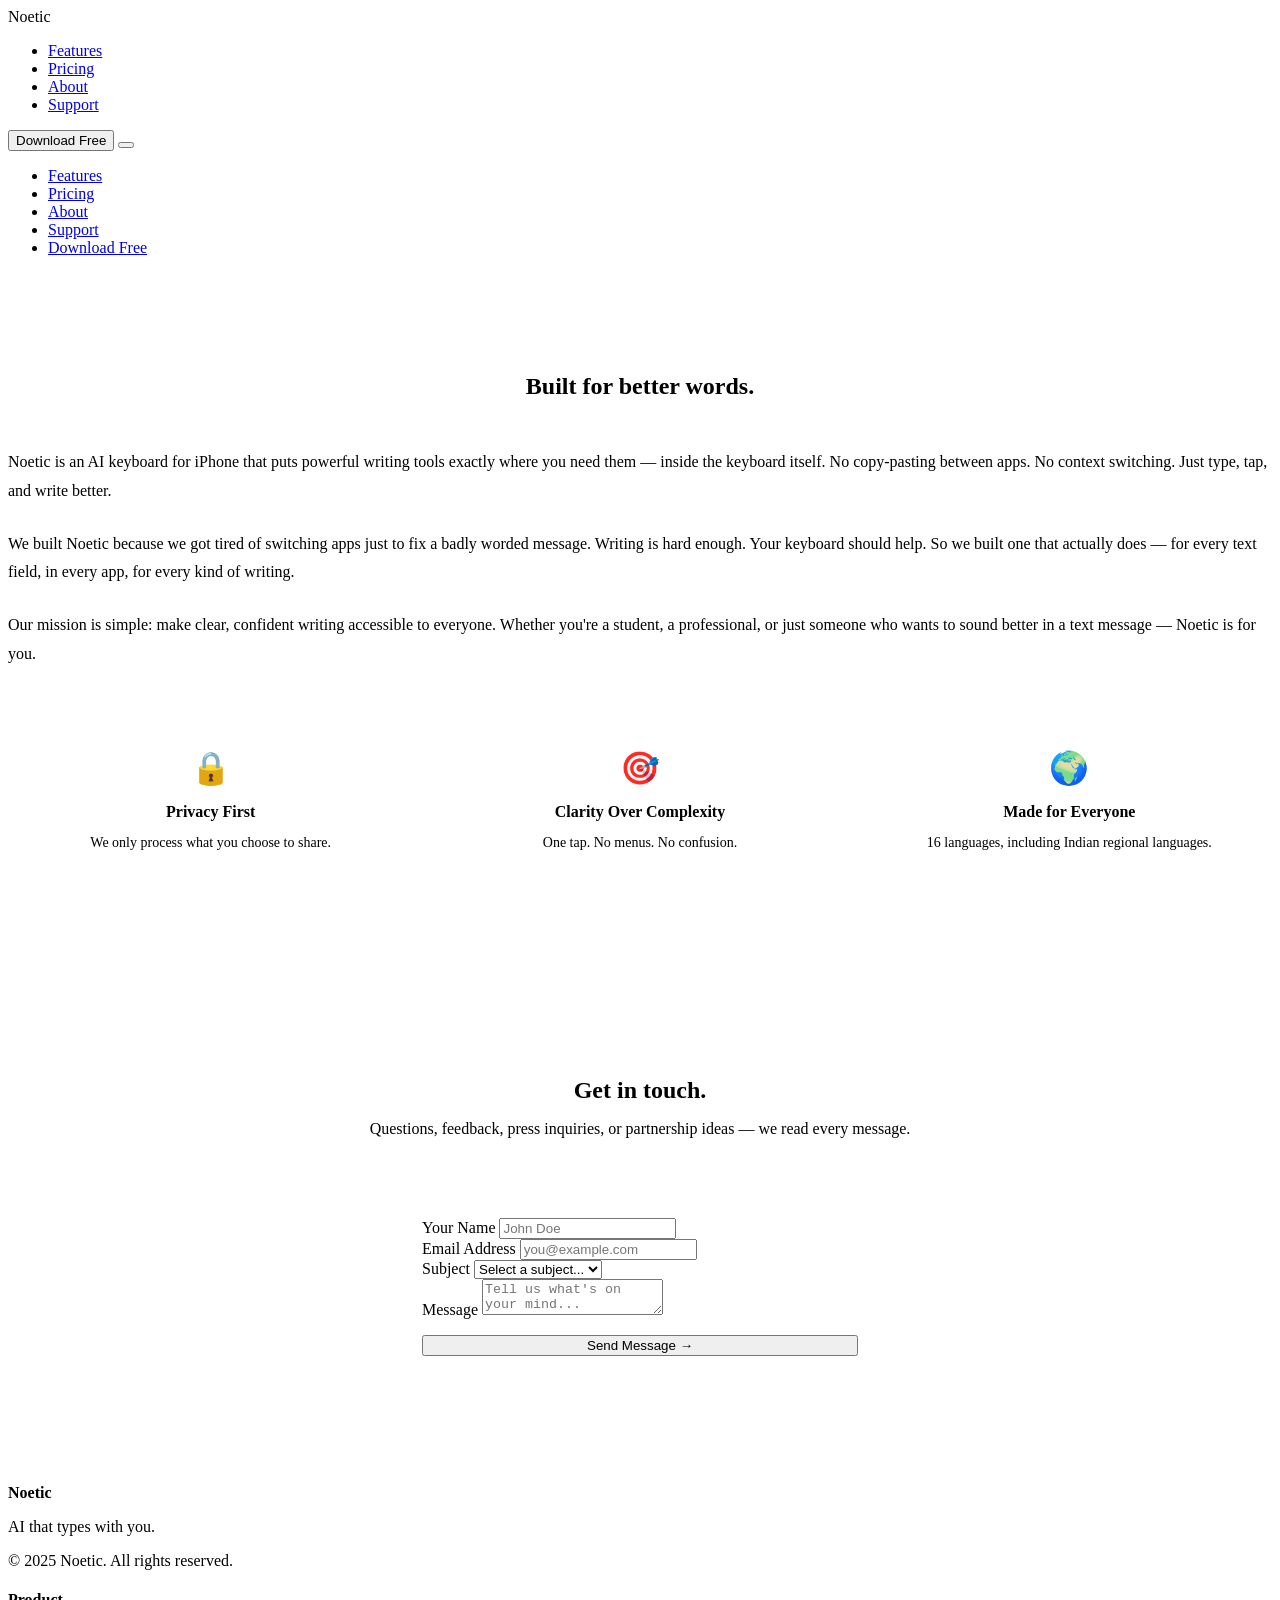
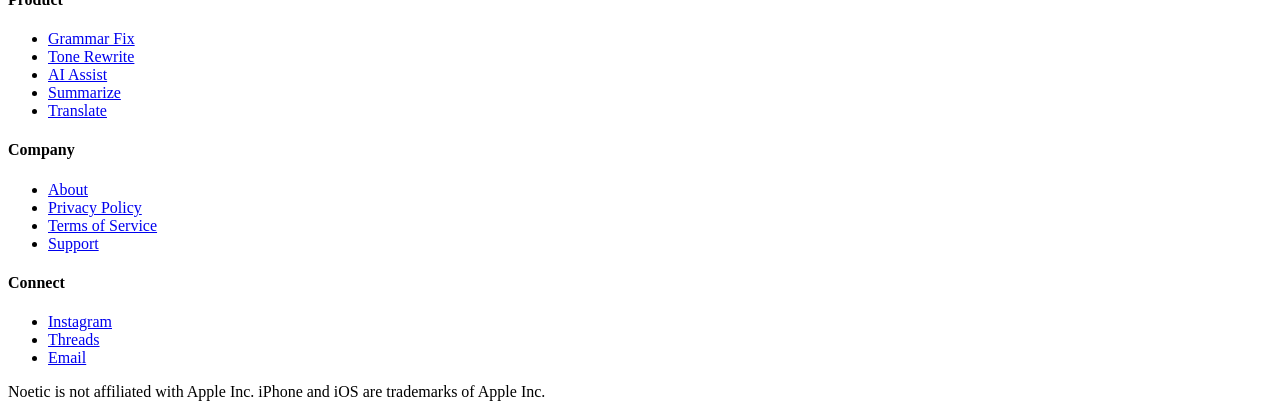
==== about.html @ 2b804076 "Add files via upload" ====
<!DOCTYPE html>
<html lang="en">
<head>
  <meta charset="UTF-8">
  <meta name="viewport" content="width=device-width, initial-scale=1.0">
  <meta name="description" content="About Noetic — Learn about our mission to make clear, confident writing accessible to everyone.">
  <meta property="og:title" content="About — Noetic">
  <meta property="og:description" content="Built for better words. Learn about Noetic and our values.">
  <meta property="og:image" content="noetic-logo.png">
  <meta name="twitter:card" content="summary_large_image">
  <meta name="twitter:title" content="About — Noetic">
  <meta name="twitter:description" content="Built for better words. Learn about Noetic and our values.">
  <meta name="twitter:image" content="noetic-logo.png">
  <link rel="canonical" href="https://yoursite.com/about.html">
  <link rel="icon" href="noetic-logo.png">
  <title>About — Noetic</title>
  <link rel="preconnect" href="https://fonts.googleapis.com">
  <link rel="preconnect" href="https://fonts.gstatic.com" crossorigin>
  <link href="https://fonts.googleapis.com/css2?family=Inter:wght@200;300;400;500;600;700;800&display=swap" rel="stylesheet">
  <link rel="stylesheet" href="style.css">
</head>
<body>

<!-- NAVIGATION -->
<nav>
  <div class="nav-container">
    <div class="nav-logo">
      <img src="noetic-logo.png" alt="Noetic" class="logo-img" loading="lazy" onerror="this.style.display='none'; this.nextElementSibling.style.display='inline';">
      <span class="logo-text" style="display:none;">Noetic</span>
    </div>
    
    <ul class="nav-links">
      <li><a href="index.html#features">Features</a></li>
      <li><a href="index.html#pricing">Pricing</a></li>
      <li><a href="about.html">About</a></li>
      <li><a href="support.html">Support</a></li>
    </ul>
    
    <button class="btn btn-ghost nav-cta" onclick="window.location.href='#'"><!-- TODO: Replace # with actual App Store URL after approval -->Download Free</button>
    
    <button class="hamburger" id="hamburger">
      <span></span>
      <span></span>
      <span></span>
    </button>
  </div>
  
  <div class="nav-mobile" id="nav-mobile">
    <ul>
      <li><a href="index.html#features">Features</a></li>
      <li><a href="index.html#pricing">Pricing</a></li>
      <li><a href="about.html">About</a></li>
      <li><a href="support.html">Support</a></li>
      <li><a href="#" class="btn btn-ghost" style="width: 100%; text-align: center;">Download Free</a></li>
    </ul>
  </div>
</nav>

<!-- ABOUT SECTION -->
<section class="section" style="position: relative; padding: 5rem 0;">
  <div class="orb orb-1" style="top: -100px; left: -150px;"></div>
  <div class="orb orb-2" style="bottom: -50px; right: -100px;"></div>
  
  <div class="container" style="position: relative; z-index: 1;">
    <div class="section-content reveal">
      <h1 style="text-align: center; margin-bottom: 3rem;">Built for better words.</h1>
      
      <p style="font-size: 16px; line-height: 1.8; margin-bottom: 1.5rem;">
        Noetic is an AI keyboard for iPhone that puts powerful writing tools exactly where you need them — inside the keyboard itself. No copy-pasting between apps. No context switching. Just type, tap, and write better.
      </p>
      
      <p style="font-size: 16px; line-height: 1.8; margin-bottom: 1.5rem;">
        We built Noetic because we got tired of switching apps just to fix a badly worded message. Writing is hard enough. Your keyboard should help. So we built one that actually does — for every text field, in every app, for every kind of writing.
      </p>
      
      <p style="font-size: 16px; line-height: 1.8; margin-bottom: 3rem;">
        Our mission is simple: make clear, confident writing accessible to everyone. Whether you're a student, a professional, or just someone who wants to sound better in a text message — Noetic is for you.
      </p>
      
      <!-- Values Grid -->
      <div style="display: grid; grid-template-columns: repeat(auto-fit, minmax(200px, 1fr)); gap: 1.5rem;" class="reveal-group">
        <div class="glass" style="padding: 2rem; border-radius: var(--radius-lg); text-align: center;">
          <div style="font-size: 2rem; margin-bottom: 1rem;">🔒</div>
          <h3 style="font-size: 16px; margin-bottom: 0.5rem; font-weight: 600;">Privacy First</h3>
          <p style="font-size: 14px; color: var(--text-tertiary);">We only process what you choose to share.</p>
        </div>
        
        <div class="glass" style="padding: 2rem; border-radius: var(--radius-lg); text-align: center;">
          <div style="font-size: 2rem; margin-bottom: 1rem;">🎯</div>
          <h3 style="font-size: 16px; margin-bottom: 0.5rem; font-weight: 600;">Clarity Over Complexity</h3>
          <p style="font-size: 14px; color: var(--text-tertiary);">One tap. No menus. No confusion.</p>
        </div>
        
        <div class="glass" style="padding: 2rem; border-radius: var(--radius-lg); text-align: center;">
          <div style="font-size: 2rem; margin-bottom: 1rem;">🌍</div>
          <h3 style="font-size: 16px; margin-bottom: 0.5rem; font-weight: 600;">Made for Everyone</h3>
          <p style="font-size: 14px; color: var(--text-tertiary);">16 languages, including Indian regional languages.</p>
        </div>
      </div>
    </div>
  </div>
</section>

<!-- CONTACT FORM SECTION -->
<section class="section" style="background: var(--bg-alt); padding: 5rem 0;">
  <div class="container">
    <h2 style="text-align: center; margin-bottom: 0.5rem; reveal">Get in touch.</h2>
    <p style="text-align: center; color: var(--text-secondary); margin-bottom: 3rem; reveal">Questions, feedback, press inquiries, or partnership ideas — we read every message.</p>
    
    <div style="max-width: 500px; margin: 0 auto;">
      <!-- Contact Form -->
      <form class="contact-form glass" action="https://formspree.io/f/mpqejjda" method="POST" style="padding: 2rem; border-radius: var(--radius-lg); reveal">
        <!-- Name Field -->
        <div class="form-group">
          <label for="name">Your Name</label>
          <input type="text" id="name" name="name" placeholder="John Doe" required>
        </div>
        
        <!-- Email Field -->
        <div class="form-group">
          <label for="email">Email Address</label>
          <input type="email" id="email" name="email" placeholder="you@example.com" required>
        </div>
        
        <!-- Subject Field -->
        <div class="form-group">
          <label for="subject">Subject</label>
          <select id="subject" name="subject" required>
            <option value="">Select a subject...</option>
            <option value="General Inquiry">General Inquiry</option>
            <option value="Bug Report">Bug Report</option>
            <option value="Feature Request">Feature Request</option>
            <option value="Press">Press</option>
            <option value="Partnership">Partnership</option>
            <option value="Other">Other</option>
          </select>
        </div>
        
        <!-- Message Field -->
        <div class="form-group">
          <label for="message">Message</label>
          <textarea id="message" name="message" placeholder="Tell us what's on your mind..." required></textarea>
        </div>
        
        <!-- Submit Button -->
        <button type="submit" class="btn btn-gradient" style="width: 100%; margin-top: 1rem;">Send Message →</button>
      </form>
      
      <!-- Form Note -->
      <p style="text-align: center; font-size: 12px; color: var(--text-tertiary); margin-top: 1rem;">
        <!-- This form opens the user's email client. For a true server-side contact form, replace this with a Formspree or EmailJS integration later. -->
      </p>
    </div>
  </div>
</section>

<!-- FOOTER -->
<footer>
  <div class="footer-content">
    <div class="footer-column">
      <div class="footer-logo">
        <img src="noetic-logo.png" alt="Noetic" class="logo-img" style="width: 32px; height: 32px;" loading="lazy" onerror="this.style.display='none'; this.nextElementSibling.style.display='inline';">
        <span class="logo-text" style="display:none; font-weight: 700;">Noetic</span>
        <p class="footer-tagline">AI that types with you.</p>
        <p class="footer-copyright">© 2025 Noetic. All rights reserved.</p>
      </div>
    </div>
    
    <div class="footer-column">
      <h4>Product</h4>
      <ul>
        <li><a href="index.html#features">Grammar Fix</a></li>
        <li><a href="index.html#features">Tone Rewrite</a></li>
        <li><a href="index.html#features">AI Assist</a></li>
        <li><a href="index.html#features">Summarize</a></li>
        <li><a href="index.html#features">Translate</a></li>
      </ul>
    </div>
    
    <div class="footer-column">
      <h4>Company</h4>
      <ul>
        <li><a href="about.html">About</a></li>
        <li><a href="privacy.html">Privacy Policy</a></li>
        <li><a href="terms.html">Terms of Service</a></li>
        <li><a href="support.html">Support</a></li>
      </ul>
    </div>
    
    <div class="footer-column">
      <h4>Connect</h4>
      <ul>
        <li><a href="https://www.instagram.com/noetic_aikeyboard" target="_blank" rel="noopener noreferrer">Instagram</a></li>
        <li><a href="https://www.threads.com/@noetic_aikeyboard" target="_blank" rel="noopener noreferrer">Threads</a></li>
        <li><a href="mailto:noeticaikeyboard@gmail.com">Email</a></li>
      </ul>
    </div>
  </div>
  
  <div class="footer-bottom">
    <p>Noetic is not affiliated with Apple Inc. iPhone and iOS are trademarks of Apple Inc.</p>
  </div>
</footer>

<script src="animations.js"></script>
</body>
</html>
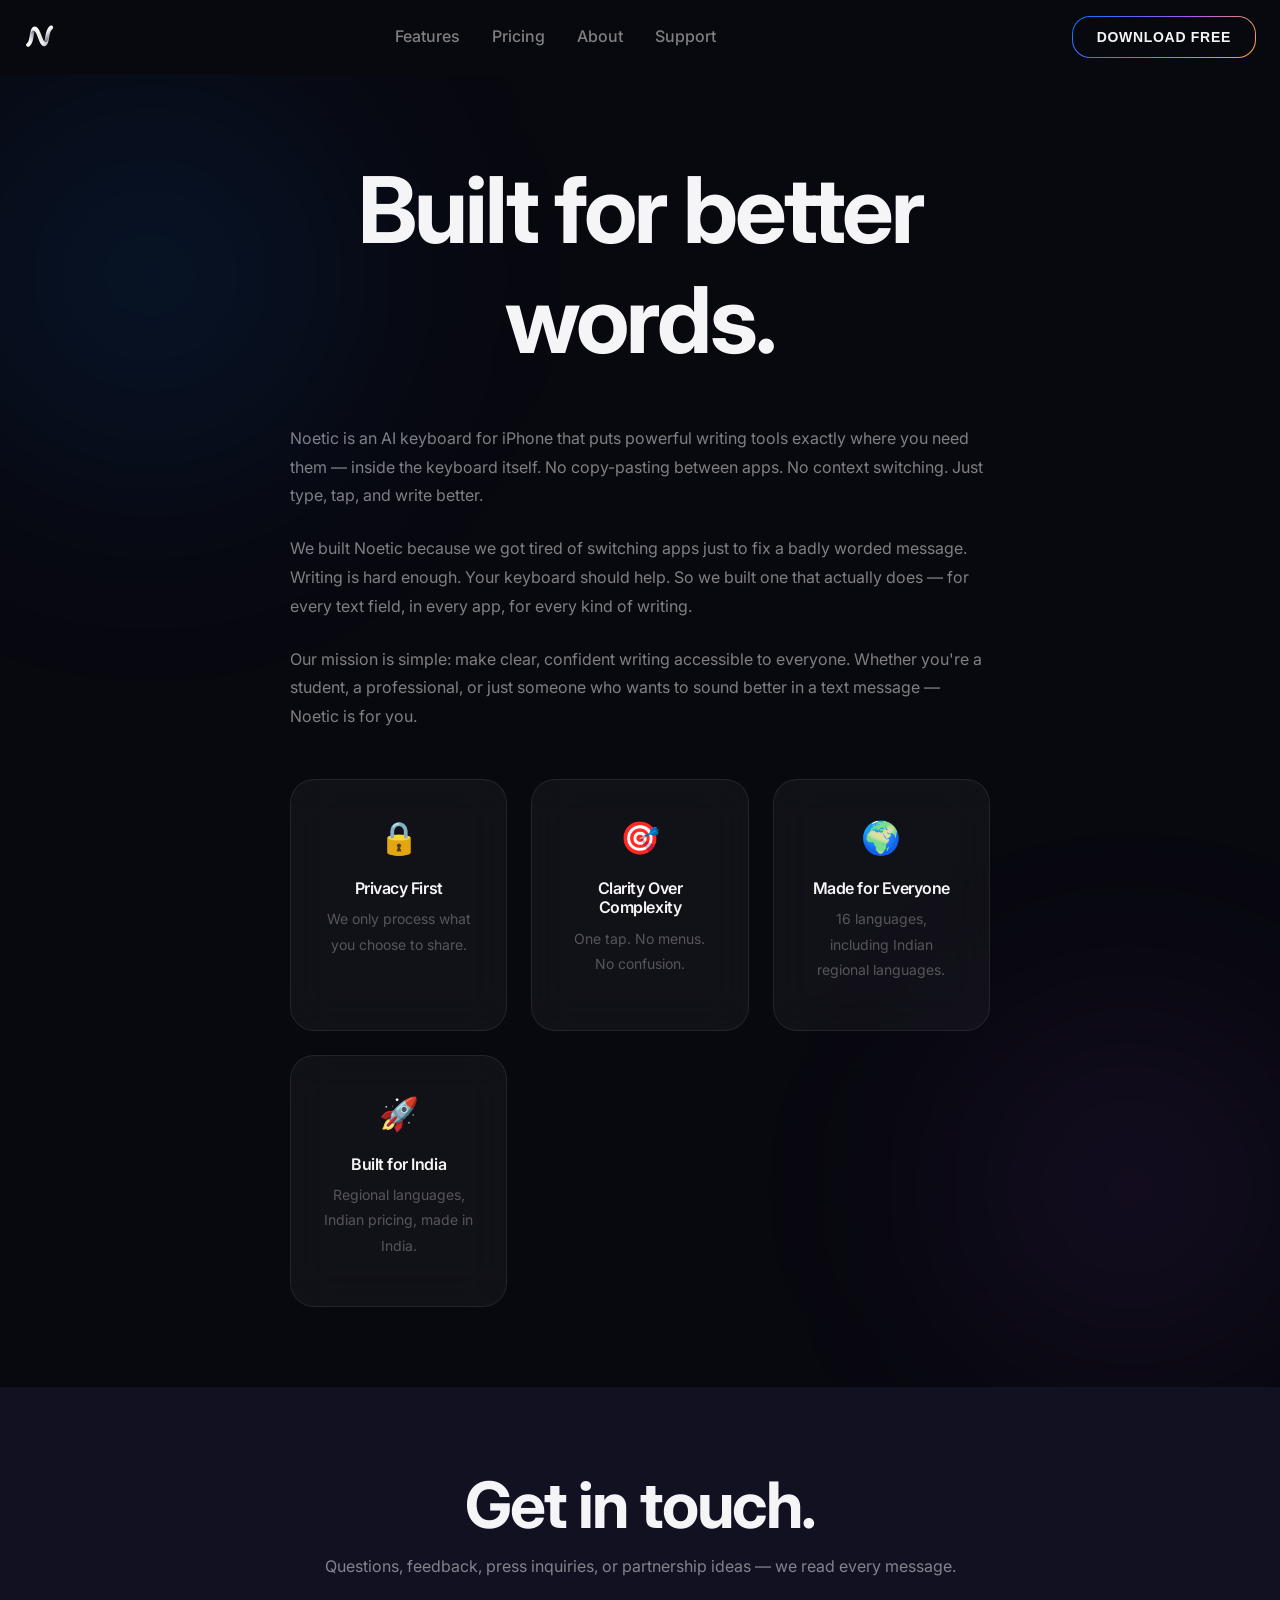
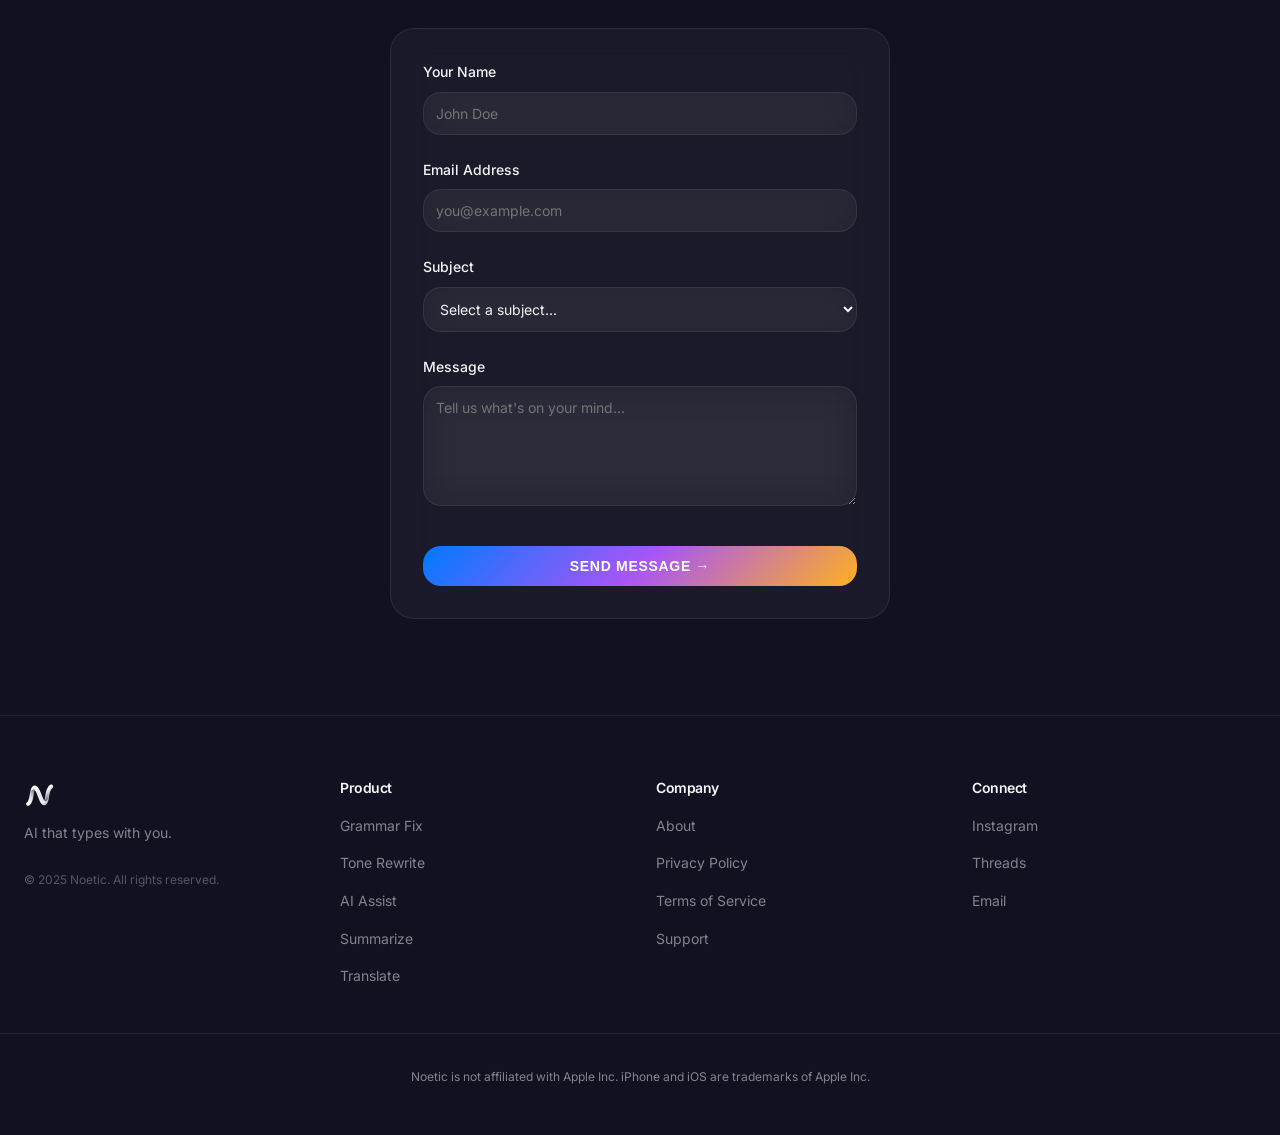
==== commit d1db581f: "Rebuild Noetic website - Phase 1: Homepage, pricing page, and CSS/JS updates" ====
--- a/about.html
+++ b/about.html
@@ -30,8 +30,8 @@
     </div>
     
     <ul class="nav-links">
-      <li><a href="index.html#features">Features</a></li>
-      <li><a href="index.html#pricing">Pricing</a></li>
+      <li><a href="index.html#features-section">Features</a></li>
+      <li><a href="pricing.html">Pricing</a></li>
       <li><a href="about.html">About</a></li>
       <li><a href="support.html">Support</a></li>
     </ul>
@@ -47,8 +47,8 @@
   
   <div class="nav-mobile" id="nav-mobile">
     <ul>
-      <li><a href="index.html#features">Features</a></li>
-      <li><a href="index.html#pricing">Pricing</a></li>
+      <li><a href="index.html#features-section">Features</a></li>
+      <li><a href="pricing.html">Pricing</a></li>
       <li><a href="about.html">About</a></li>
       <li><a href="support.html">Support</a></li>
       <li><a href="#" class="btn btn-ghost" style="width: 100%; text-align: center;">Download Free</a></li>
@@ -96,6 +96,12 @@
           <h3 style="font-size: 16px; margin-bottom: 0.5rem; font-weight: 600;">Made for Everyone</h3>
           <p style="font-size: 14px; color: var(--text-tertiary);">16 languages, including Indian regional languages.</p>
         </div>
+        
+        <div class="glass" style="padding: 2rem; border-radius: var(--radius-lg); text-align: center;">
+          <div style="font-size: 2rem; margin-bottom: 1rem;">🚀</div>
+          <h3 style="font-size: 16px; margin-bottom: 0.5rem; font-weight: 600;">Built for India</h3>
+          <p style="font-size: 14px; color: var(--text-tertiary);">Regional languages, Indian pricing, made in India.</p>
+        </div>
       </div>
     </div>
   </div>
@@ -104,7 +110,7 @@
 <!-- CONTACT FORM SECTION -->
 <section class="section" style="background: var(--bg-alt); padding: 5rem 0;">
   <div class="container">
-    <h2 style="text-align: center; margin-bottom: 0.5rem; reveal">Get in touch.</h2>
+    <h2 style="text-align: center; margin-bottom: 0.5rem; " class="reveal">Get in touch.</h2>
     <p style="text-align: center; color: var(--text-secondary); margin-bottom: 3rem; reveal">Questions, feedback, press inquiries, or partnership ideas — we read every message.</p>
     
     <div style="max-width: 500px; margin: 0 auto;">
--- a/style.css
+++ b/style.css
@@ -0,0 +1,1381 @@
+/* CSS RESET */
+* {
+  margin: 0;
+  padding: 0;
+  box-sizing: border-box;
+}
+
+html {
+  scroll-behavior: smooth;
+}
+
+:root {
+  --nav-height: 64px;
+  /* Colors */
+  --bg: #08080F;
+  --bg-alt: #111122;
+  --surface: rgba(255,255,255,0.04);
+  --surface-hover: rgba(255,255,255,0.07);
+  --border: rgba(255,255,255,0.08);
+  --border-hover: rgba(255,255,255,0.16);
+  --text-primary: #F5F5F7;
+  --text-secondary: rgba(245,245,247,0.5);
+  --text-tertiary: rgba(245,245,247,0.3);
+  --blue: #007AFF;
+  --violet: #A855F7;
+  --gold: #FFB020;
+  --gradient-brand: linear-gradient(135deg, #007AFF 0%, #A855F7 50%, #FFB020 100%);
+  --glow-blue: 0 0 60px rgba(0,122,255,0.25);
+  --glow-violet: 0 0 60px rgba(168,85,247,0.25);
+  --glow-gold: 0 0 60px rgba(255,176,32,0.2);
+  
+  /* Spacing */
+  --radius-sm: 12px;
+  --radius-md: 18px;
+  --radius-lg: 24px;
+  --radius-xl: 32px;
+}
+
+body {
+  background-color: var(--bg);
+  color: var(--text-primary);
+  font-family: 'Inter', -apple-system, BlinkMacSystemFont, 'Segoe UI', sans-serif;
+  font-size: 16px;
+  line-height: 1.6;
+  font-weight: 400;
+  overflow-x: hidden;
+}
+
+/* TYPOGRAPHY */
+h1, h2, h3, h4, h5, h6 {
+  font-weight: 700;
+  line-height: 1.2;
+  letter-spacing: -0.03em;
+}
+
+h1 {
+  font-size: clamp(48px, 8vw, 92px);
+}
+
+h2 {
+  font-size: clamp(36px, 6vw, 64px);
+  margin-bottom: 1rem;
+}
+
+h3 {
+  font-size: clamp(24px, 4vw, 36px);
+  margin-bottom: 0.75rem;
+}
+
+p {
+  color: var(--text-secondary);
+  line-height: 1.8;
+  margin-bottom: 1rem;
+}
+
+.hero-headline-gradient {
+  font-size: clamp(48px, 8vw, 92px);
+  font-weight: 800;
+  line-height: 1.2;
+  letter-spacing: -0.03em;
+  text-align: center;
+  margin-bottom: 2rem;
+  background: var(--gradient-brand);
+  -webkit-background-clip: text;
+  -webkit-text-fill-color: transparent;
+  background-clip: text;
+}
+
+a {
+  color: var(--blue);
+  text-decoration: none;
+  transition: color 0.3s ease;
+}
+
+a:hover {
+  color: var(--violet);
+}
+
+/* BUTTONS */
+.btn {
+  display: inline-flex;
+  align-items: center;
+  justify-content: center;
+  gap: 0.5rem;
+  padding: 12px 24px;
+  border-radius: var(--radius-md);
+  border: none;
+  cursor: pointer;
+  font-weight: 600;
+  font-size: 14px;
+  transition: all 0.3s ease;
+  text-transform: uppercase;
+  letter-spacing: 0.05em;
+}
+
+.btn-primary {
+  background-color: var(--text-primary);
+  color: var(--bg);
+  font-weight: 600;
+}
+
+.btn-primary:hover {
+  opacity: 0.9;
+  transform: translateY(-2px);
+}
+
+.btn-ghost {
+background: linear-gradient(var(--bg), var(--bg)) padding-box,
+            var(--gradient-brand) border-box;
+border: 1px solid transparent;
+color: var(--text-primary);
+}
+
+.btn-ghost:hover {
+  background: linear-gradient(var(--bg), var(--bg)) padding-box, var(--gradient-brand) border-box;
+  box-shadow: var(--glow-violet);
+  transform: translateY(-2px);
+}
+
+.btn-gradient {
+  background: var(--gradient-brand);
+  color: white;
+  font-weight: 600;
+}
+
+.btn-gradient:hover {
+  opacity: 0.9;
+  transform: translateY(-2px);
+  box-shadow: var(--glow-violet);
+}
+
+.btn-sm {
+  padding: 8px 16px;
+  font-size: 12px;
+}
+
+.hero-buttons {
+  display: flex;
+  flex-direction: row;
+  gap: 1rem;
+  justify-content: center;
+  flex-wrap: wrap;
+  max-width: 500px;
+  margin: 0 auto;
+  margin-bottom: 2rem;
+}
+
+.hero-buttons .btn {
+  width: auto;
+  min-width: 200px;
+}
+
+.step-number {
+  font-size: clamp(48px, 6vw, 72px);
+  font-weight: 800;
+  background: var(--gradient-brand);
+  -webkit-background-clip: text;
+  -webkit-text-fill-color: transparent;
+  background-clip: text;
+  line-height: 1;
+  margin-bottom: 1rem;
+  letter-spacing: -0.05em;
+}
+
+/* GLASS CARDS */
+.glass {
+  background: var(--surface);
+  backdrop-filter: blur(20px);
+  border: 1px solid var(--border);
+  border-radius: var(--radius-md);
+  transition: all 0.3s ease;
+}
+
+.glass:hover {
+  background: var(--surface-hover);
+  border-color: var(--border-hover);
+}
+
+.glass.tilt-card {
+  position: relative;
+  overflow: hidden;
+}
+
+.glass.tilt-card::before {
+  content: '';
+  position: absolute;
+  top: 0;
+  left: 0;
+  right: 0;
+  height: 1px;
+  background: var(--gradient-brand);
+  opacity: 0.6;
+  transition: opacity 0.3s ease;
+}
+
+.glass.tilt-card:hover::before {
+  opacity: 1;
+}
+
+/* ANIMATIONS & TRANSITIONS */
+@media (prefers-reduced-motion: no-preference) {
+  /* Scroll Reveal */
+  .reveal {
+    opacity: 0;
+    transform: translateY(30px);
+    transition: opacity 0.7s ease, transform 0.7s ease;
+  }
+
+  .reveal.visible {
+    opacity: 1;
+    transform: translateY(0);
+  }
+
+  .reveal-group > * {
+    opacity: 0;
+    transform: translateY(30px);
+    transition: opacity 0.7s ease, transform 0.7s ease;
+  }
+
+  .reveal-group.visible > * {
+    opacity: 1;
+    transform: translateY(0);
+  }
+
+  .reveal-group > *:nth-child(1) { transition-delay: 0ms; }
+  .reveal-group > *:nth-child(2) { transition-delay: 100ms; }
+  .reveal-group > *:nth-child(3) { transition-delay: 200ms; }
+  .reveal-group > *:nth-child(4) { transition-delay: 300ms; }
+  .reveal-group > *:nth-child(5) { transition-delay: 400ms; }
+  .reveal-group > *:nth-child(6) { transition-delay: 500ms; }
+
+  /* Tilt Card */
+  .tilt-card {
+    transform-style: preserve-3d;
+    will-change: transform;
+    transition: transform 0.5s ease;
+  }
+
+  /* Marquee */
+  @keyframes scroll-left {
+    from {
+      transform: translateX(0);
+    }
+    to {
+      transform: translateX(-50%);
+    }
+  }
+
+  @keyframes scroll-right {
+    from {
+      transform: translateX(-50%);
+    }
+    to {
+      transform: translateX(0);
+    }
+  }
+
+  .marquee-track {
+    animation: scroll-left 28s linear infinite;
+    will-change: transform;
+  }
+
+  .marquee-track.reverse {
+    animation: scroll-right 38s linear infinite;
+  }
+
+  .marquee-track:hover {
+    animation-play-state: paused;
+  }
+
+  /* iPhone Floating */
+  @keyframes float {
+    0%, 100% {
+      transform: translateY(0px);
+    }
+    50% {
+      transform: translateY(-8px);
+    }
+  }
+
+  .iphone-mockup {
+    animation: float 3.5s ease-in-out infinite;
+  }
+
+  /* Drift Orbs */
+  @keyframes drift-1 {
+    0%, 100% {
+      transform: translate(0, 0);
+    }
+    25% {
+      transform: translate(30px, -40px);
+    }
+    50% {
+      transform: translate(60px, 0);
+    }
+    75% {
+      transform: translate(30px, 40px);
+    }
+  }
+
+  @keyframes drift-2 {
+    0%, 100% {
+      transform: translate(0, 0);
+    }
+    33% {
+      transform: translate(-50px, 30px);
+    }
+    66% {
+      transform: translate(50px, -30px);
+    }
+  }
+
+  @keyframes drift-3 {
+    0%, 100% {
+      transform: translate(0, 0);
+    }
+    40% {
+      transform: translate(40px, 50px);
+    }
+    80% {
+      transform: translate(-40px, -50px);
+    }
+  }
+
+  /* Pulse Glow */
+  @keyframes pulse-glow {
+    0%, 100% {
+      box-shadow: 0 0 20px rgba(0,122,255,0.5);
+    }
+    50% {
+      box-shadow: 0 0 40px rgba(0,122,255,0.8);
+    }
+  }
+
+  .badge-pulse {
+    animation: pulse-glow 2s ease-in-out infinite;
+  }
+
+  /* Arrow Bounce */
+  @keyframes bounce-arrow {
+    0%, 100% {
+      transform: translateY(0);
+    }
+    50% {
+      transform: translateY(4px);
+    }
+  }
+
+  .btn-bounce:hover .arrow {
+    animation: bounce-arrow 0.6s ease-in-out infinite;
+  }
+
+  /* Success Checkmark */
+  @keyframes checkmark-draw {
+    0% {
+      stroke-dashoffset: 60;
+    }
+    100% {
+      stroke-dashoffset: 0;
+    }
+  }
+
+  .checkmark {
+    stroke-dasharray: 60;
+    animation: checkmark-draw 0.6s ease-in-out forwards;
+  }
+}
+
+/* Accordion */
+.accordion-item {
+  border-bottom: 1px solid var(--border);
+  overflow: hidden;
+}
+
+.accordion-header {
+  padding: 1.5rem;
+  cursor: pointer;
+  display: flex;
+  justify-content: space-between;
+  align-items: center;
+  background: transparent;
+  border: none;
+  color: var(--text-primary);
+  font-size: 16px;
+  font-weight: 600;
+  width: 100%;
+  text-align: left;
+  transition: background-color 0.3s ease;
+}
+
+.accordion-header:hover {
+  background-color: var(--surface);
+}
+
+.accordion-chevron {
+  width: 24px;
+  height: 24px;
+  display: flex;
+  align-items: center;
+  justify-content: center;
+  transition: transform 0.3s ease;
+}
+
+.accordion-item.open .accordion-chevron {
+  transform: rotate(180deg);
+}
+
+.accordion-content {
+  max-height: 0;
+  overflow: hidden;
+  transition: max-height 0.3s ease;
+  padding: 0 1.5rem;
+}
+
+.accordion-item.open .accordion-content {
+  padding: 0 1.5rem 1.5rem 1.5rem;
+}
+
+.accordion-text {
+  color: var(--text-secondary);
+  line-height: 1.8;
+  font-size: 14px;
+}
+
+/* Form Styles */
+.form-group {
+  margin-bottom: 1.5rem;
+  display: flex;
+  flex-direction: column;
+}
+
+.form-group label {
+  display: block;
+  margin-bottom: 0.5rem;
+  color: var(--text-primary);
+  font-weight: 500;
+  font-size: 14px;
+}
+
+.form-group input,
+.form-group select,
+.form-group textarea {
+  width: 100%;
+  background: var(--surface);
+  border: 1px solid var(--border);
+  border-radius: var(--radius-md);
+  color: var(--text-primary);
+  padding: 12px;
+  font-family: 'Inter', sans-serif;
+  font-size: 14px;
+  transition: all 0.3s ease;
+  backdrop-filter: blur(20px);
+}
+
+.form-group input:focus,
+.form-group select:focus,
+.form-group textarea:focus {
+  outline: none;
+  border-color: var(--violet);
+  background: var(--surface-hover);
+  box-shadow: 0 0 20px rgba(168,85,247,0.2);
+}
+
+.form-group textarea {
+  resize: vertical;
+  min-height: 120px;
+}
+
+/* Pricing Cards */
+.pricing-card {
+  background: var(--surface);
+  backdrop-filter: blur(20px);
+  border: 1px solid var(--border);
+  border-radius: var(--radius-lg);
+  padding: 2rem;
+  display: flex;
+  flex-direction: column;
+  transition: all 0.3s ease;
+}
+
+.pricing-card:hover {
+  border-color: var(--border-hover);
+}
+
+.pricing-popular {
+  border-color: var(--border-hover);
+  box-shadow: var(--glow-violet);
+  transform: scale(1.03);
+}
+
+.pricing-premium {
+  border-color: rgba(255,176,32,0.3);
+  box-shadow: var(--glow-gold);
+}
+
+.pricing-premium:hover {
+  box-shadow: 0 0 80px rgba(255,176,32,0.35);
+}
+
+.pricing-header {
+  display: flex;
+  justify-content: space-between;
+  align-items: center;
+  margin-bottom: 2rem;
+}
+
+.pricing-chip {
+  background: rgba(168,85,247,0.2);
+  border: 1px solid var(--border);
+  border-radius: 100px;
+  padding: 0.4rem 1rem;
+  font-size: 12px;
+  font-weight: 700;
+  color: var(--violet);
+}
+
+.pricing-chip.blue {
+  background: rgba(0,122,255,0.2);
+  color: var(--blue);
+}
+
+.pricing-chip.gold {
+  background: rgba(255,176,32,0.2);
+  color: var(--gold);
+}
+
+.pricing-chip.badge-popular {
+  background: var(--violet);
+  color: white;
+  animation: pulse-glow 2s ease-in-out infinite;
+}
+
+.pricing-price {
+  font-size: 2.5rem;
+  font-weight: 800;
+  margin-bottom: 0.25rem;
+  background: var(--gradient-brand);
+  -webkit-background-clip: text;
+  -webkit-text-fill-color: transparent;
+  background-clip: text;
+}
+
+.pricing-subtext {
+  color: var(--text-secondary);
+  font-size: 14px;
+  margin-bottom: 1.5rem;
+}
+
+.pricing-features {
+  flex: 1;
+  margin-bottom: 1.5rem;
+}
+
+.pricing-features li {
+  list-style: none;
+  padding: 0.75rem 0;
+  color: var(--text-secondary);
+  font-size: 14px;
+  border-bottom: 1px solid var(--border);
+  display: flex;
+  align-items: center;
+}
+
+.pricing-features li:before {
+  content: '✓';
+  display: inline-block;
+  color: var(--blue);
+  margin-right: 0.75rem;
+  font-weight: bold;
+}
+
+.pricing-features li:last-child {
+  border-bottom: none;
+}
+
+.pricing-cta {
+  width: 100%;
+  margin-top: auto;
+}
+
+/* Marquee Container */
+.marquee {
+  overflow: hidden;
+}
+
+.marquee-content {
+  display: flex;
+  width: fit-content;
+}
+
+.marquee-track {
+  display: flex;
+  gap: 1.5rem;
+  width: fit-content;
+  min-width: 200%;
+}
+
+.tone-pill {
+  background: var(--surface);
+  backdrop-filter: blur(20px);
+  border: 1px solid var(--border);
+  border-radius: 100px;
+  padding: 0.75rem 1.5rem;
+  white-space: nowrap;
+  font-weight: 500;
+  font-size: 14px;
+  flex-shrink: 0;
+  transition: all 0.3s ease;
+}
+
+.tone-pill:hover {
+  border-color: var(--border-hover);
+  background: var(--surface-hover);
+}
+
+.tone-pill.blue { color: var(--blue); }
+.tone-pill.violet { color: var(--violet); }
+.tone-pill.gold { color: var(--gold); }
+
+/* iPhone Mockup */
+.iphone-mockup {
+  width: 260px;
+  height: 520px;
+  margin: 2rem auto;
+  border-radius: 36px;
+  border: 2px solid rgba(255,255,255,0.12);
+  background: rgba(255,255,255,0.04);
+  box-shadow: inset 0 0 0 4px rgba(0,0,0,0.3), 0 40px 80px rgba(0,0,0,0.6);
+  position: relative;
+  overflow: hidden;
+  display: flex;
+  flex-direction: column;
+}
+
+.iphone-notch {
+  width: 80px;
+  height: 20px;
+  background: #000;
+  border-radius: 0 0 16px 16px;
+  margin: 0 auto;
+  z-index: 10;
+}
+
+.iphone-screen {
+  flex: 1;
+  background: #0A0A14;
+  display: flex;
+  flex-direction: column;
+  overflow: hidden;
+  padding-top: 12px;
+}
+
+.iphone-tab-bar {
+  display: flex;
+  border-bottom: 1px solid var(--border);
+  font-size: 11px;
+  font-weight: 600;
+  color: var(--text-tertiary);
+  padding: 0 8px;
+}
+
+.iphone-tab {
+  flex: 1;
+  text-align: center;
+  padding: 8px 0;
+  position: relative;
+  cursor: pointer;
+  transition: color 0.3s ease;
+}
+
+.iphone-tab.active {
+  color: var(--text-primary);
+}
+
+.iphone-tab.active:after {
+  content: '';
+  position: absolute;
+  bottom: -1px;
+  left: 0;
+  right: 0;
+  height: 2px;
+  background: var(--gradient-brand);
+}
+
+.iphone-content {
+  flex: 1;
+  display: flex;
+  align-items: center;
+  justify-content: center;
+  padding: 16px;
+}
+
+.iphone-card {
+  background: rgba(255,255,255,0.08);
+  border: 1px solid rgba(255,255,255,0.1);
+  border-radius: 12px;
+  padding: 12px;
+  text-align: center;
+  font-size: 12px;
+  width: 100%;
+}
+
+.iphone-card-title {
+  color: var(--text-primary);
+  font-weight: 600;
+  margin-bottom: 8px;
+}
+
+.iphone-card-buttons {
+  display: flex;
+  gap: 6px;
+  justify-content: center;
+  margin-top: 10px;
+}
+
+.iphone-card-btn {
+  background: rgba(0,122,255,0.2);
+  border: 1px solid rgba(0,122,255,0.5);
+  border-radius: 6px;
+  color: var(--blue);
+  padding: 4px 12px;
+  font-size: 10px;
+  font-weight: 600;
+  cursor: pointer;
+  transition: all 0.3s ease;
+}
+
+.iphone-card-btn:hover {
+  background: rgba(0,122,255,0.4);
+}
+
+/* Ambient Orbs */
+.orb {
+  position: absolute;
+  border-radius: 50%;
+  filter: blur(100px);
+  pointer-events: none;
+  z-index: 0;
+}
+
+.orb-1 {
+  width: 600px;
+  height: 600px;
+  background: radial-gradient(circle, rgba(0,122,255,0.15) 0%, transparent 70%);
+  top: -200px;
+  left: -200px;
+}
+
+.orb-2 {
+  width: 500px;
+  height: 500px;
+  background: radial-gradient(circle, rgba(168,85,247,0.12) 0%, transparent 70%);
+  bottom: -100px;
+  right: -100px;
+}
+
+.orb-3 {
+  width: 400px;
+  height: 400px;
+  background: radial-gradient(circle, rgba(255,176,32,0.08) 0%, transparent 70%);
+  bottom: -150px;
+  left: 50%;
+  transform: translateX(-50%);
+}
+
+@media (prefers-reduced-motion: no-preference) {
+  .orb-1 {
+    animation: drift-1 25s ease-in-out infinite;
+  }
+
+  .orb-2 {
+    animation: drift-2 30s ease-in-out infinite;
+  }
+
+  .orb-3 {
+    animation: drift-3 20s ease-in-out infinite;
+  }
+}
+
+/* LAYOUT */
+.container {
+  max-width: 1280px;
+  margin: 0 auto;
+  padding: 0 1.5rem;
+}
+
+.section {
+  padding: 5rem 0;
+  position: relative;
+  overflow: hidden;
+}
+
+.section-hero {
+  min-height: 100vh;
+  display: flex;
+  flex-direction: column;
+  align-items: center;
+  justify-content: center;
+  position: relative;
+  padding: 6rem 0 4rem 0;
+}
+
+.section-content {
+  max-width: 700px;
+  margin: 0 auto;
+}
+
+/* Navigation */
+nav {
+  position: sticky;
+  top: 0;
+  z-index: 100;
+  backdrop-filter: none;
+  background: transparent;
+  border-bottom: 1px solid transparent;
+  transition: all 0.3s ease;
+}
+
+nav.scrolled {
+  backdrop-filter: blur(24px);
+  background: rgba(8,8,15,0.8);
+  border-bottom: 1px solid var(--border);
+}
+
+.nav-container {
+  max-width: 1280px;
+  margin: 0 auto;
+  padding: 1rem 1.5rem;
+  display: flex;
+  justify-content: space-between;
+  align-items: center;
+}
+
+.nav-logo {
+  font-size: 1.5rem;
+  font-weight: 700;
+  display: flex;
+  align-items: center;
+  gap: 0.5rem;
+}
+
+.logo-img {
+  width: 32px;
+  height: 32px;
+}
+
+.logo-text {
+  background: var(--gradient-brand);
+  -webkit-background-clip: text;
+  -webkit-text-fill-color: transparent;
+  background-clip: text;
+}
+
+.nav-links {
+  display: flex;
+  list-style: none;
+  gap: 2rem;
+}
+
+.nav-links a {
+  color: var(--text-secondary);
+  font-weight: 500;
+  transition: color 0.3s ease;
+}
+
+.nav-links a:hover {
+  color: var(--text-primary);
+}
+
+.nav-cta {
+  margin-left: 1rem;
+}
+
+.hamburger {
+  display: none;
+  flex-direction: column;
+  gap: 6px;
+  cursor: pointer;
+  border: none;
+  background: none;
+  padding: 0;
+}
+
+.hamburger span {
+  width: 24px;
+  height: 2px;
+  background: var(--text-primary);
+  border-radius: 2px;
+  transition: all 0.3s ease;
+}
+
+.hamburger.active span:nth-child(1) {
+  transform: rotate(45deg) translateY(12px);
+}
+
+.hamburger.active span:nth-child(2) {
+  opacity: 0;
+}
+
+.hamburger.active span:nth-child(3) {
+  transform: rotate(-45deg) translateY(-12px);
+}
+
+.nav-mobile {
+  display: none;
+  position: fixed;
+  top: var(--nav-height);
+  left: 0;
+  right: 0;
+  background: rgba(8,8,15,0.95);
+  backdrop-filter: blur(24px);
+  border-top: 1px solid var(--border);
+  max-height: 0;
+  overflow: hidden;
+  transition: max-height 0.3s ease;
+  z-index: 99;
+}
+
+.nav-mobile.open {
+  display: block;
+  max-height: 400px;
+}
+
+.nav-mobile ul {
+  list-style: none;
+  padding: 1rem;
+  display: flex;
+  flex-direction: column;
+  gap: 1rem;
+}
+
+.nav-mobile a {
+  color: var(--text-secondary);
+  font-weight: 500;
+  display: block;
+  padding: 0.75rem;
+  transition: color 0.3s ease;
+}
+
+.nav-mobile a:hover {
+  color: var(--text-primary);
+}
+
+/* Footer */
+footer {
+  background: var(--bg-alt);
+  border-top: 1px solid var(--border);
+  padding: 4rem 0 2rem 0;
+  position: relative;
+}
+
+.footer-content {
+  max-width: 1280px;
+  margin: 0 auto;
+  padding: 0 1.5rem;
+  display: grid;
+  grid-template-columns: repeat(auto-fit, minmax(200px, 1fr));
+  gap: 2rem;
+  margin-bottom: 2rem;
+}
+
+.footer-column h4 {
+  font-size: 14px;
+  font-weight: 600;
+  margin-bottom: 1rem;
+  color: var(--text-primary);
+}
+
+.footer-column ul {
+  list-style: none;
+}
+
+.footer-column li {
+  margin-bottom: 0.75rem;
+}
+
+.footer-column a {
+  color: var(--text-secondary);
+  font-size: 14px;
+  transition: color 0.3s ease;
+}
+
+.footer-column a:hover {
+  color: var(--text-primary);
+}
+
+.footer-logo {
+  display: flex;
+  flex-direction: column;
+  gap: 0.5rem;
+}
+
+.footer-tagline {
+  color: var(--text-secondary);
+  font-size: 14px;
+  margin-bottom: 1rem;
+}
+
+.footer-copyright {
+  color: var(--text-tertiary);
+  font-size: 12px;
+}
+
+.footer-bottom {
+  border-top: 1px solid var(--border);
+  padding-top: 2rem;
+  text-align: center;
+  color: var(--text-tertiary);
+  font-size: 12px;
+}
+
+/* RESPONSIVENESS */
+@media (max-width: 768px) {
+  .nav-mobile { display: block; }
+  
+  .nav-links {
+    display: none;
+  }
+
+  .hamburger {
+    display: flex;
+  }
+
+  .nav-cta {
+    display: none;
+  }
+
+  .section {
+    padding: 3rem 0;
+  }
+
+  .section-hero {
+    min-height: 80vh;
+  }
+
+  .grid-2 {
+    grid-template-columns: 1fr;
+  }
+
+  .grid-3 {
+    grid-template-columns: 1fr;
+  }
+
+  .grid-5 {
+    grid-template-columns: 1fr;
+  }
+
+  .hide-mobile {
+    display: none;
+  }
+
+  .marquee-track {
+    width: 100%;
+  }
+
+  .pricing-popular {
+    transform: scale(1);
+  }
+}
+
+@media (max-width: 480px) {
+  .iphone-mockup {
+  display: none;
+  }
+
+  h1 {
+    font-size: 32px;
+  }
+
+  h2 {
+    font-size: 24px;
+  }
+
+  h3 {
+    font-size: 18px;
+  }
+
+  .btn {
+    width: 100%;
+  }
+
+  .hero-buttons {
+    flex-direction: column;
+    max-width: 300px;
+  }
+
+  .hero-buttons .btn {
+    width: 100%;
+  }
+
+  .container {
+    padding: 0 1rem;
+  }
+
+  .section {
+    padding: 2rem 0;
+  }
+
+  .iphone-mockup {
+    width: 220px;
+    height: 440px;
+  }
+}
+
+/* FEATURE LAYOUT */
+.feature-row {
+  display: grid;
+  grid-template-columns: 1fr 1fr;
+  gap: 4rem;
+  align-items: center;
+  padding: 5rem 0;
+}
+
+.feature-row.reverse {
+  direction: rtl;
+}
+
+.feature-row.reverse > * {
+  direction: ltr;
+}
+
+@media (max-width: 768px) {
+  .feature-row {
+    grid-template-columns: 1fr;
+    gap: 2rem;
+  }
+  .feature-row.reverse {
+    direction: ltr;
+  }
+}
+
+.feature-eyebrow {
+  font-size: 11px;
+  font-weight: 700;
+  letter-spacing: 0.12em;
+  text-transform: uppercase;
+  background: var(--gradient-brand);
+  -webkit-background-clip: text;
+  -webkit-text-fill-color: transparent;
+  background-clip: text;
+  margin-bottom: 1rem;
+}
+
+.feature-headline {
+  font-size: clamp(32px, 5vw, 52px);
+  font-weight: 800;
+  letter-spacing: -0.03em;
+  line-height: 1.1;
+  color: var(--text-primary);
+  margin-bottom: 1rem;
+}
+
+.feature-bullets {
+  list-style: none;
+  padding: 0;
+  margin-top: 1.5rem;
+}
+
+.feature-bullets li {
+  display: flex;
+  align-items: center;
+  gap: 0.75rem;
+  font-size: 14px;
+  color: var(--text-secondary);
+  margin-bottom: 0.75rem;
+}
+
+.feature-bullets li::before {
+  content: '';
+  display: inline-block;
+  width: 16px;
+  height: 16px;
+  background: var(--gradient-brand);
+  border-radius: 50%;
+  flex-shrink: 0;
+}
+
+/* PHONE FRAME */
+.demo-phone-frame {
+  width: 280px;
+  height: 580px;
+  border-radius: 44px;
+  background: #000;
+  border: 2px solid rgba(255,255,255,0.12);
+  box-shadow: 0 30px 80px rgba(0,0,0,0.7), 0 0 0 1px rgba(255,255,255,0.05);
+  overflow: hidden;
+  position: relative;
+  flex-shrink: 0;
+}
+
+.demo-phone-inner {
+  width: 100%;
+  height: 100%;
+  overflow: hidden;
+  border-radius: 42px;
+}
+
+.demo-iframe {
+  width: 430px;
+  height: 932px;
+  border: none;
+  transform: scale(0.60);
+  transform-origin: top left;
+  pointer-events: none;
+}
+
+/* ORBIT */
+.orbit-container {
+  position: relative;
+  width: 500px;
+  height: 500px;
+  margin: 0 auto;
+}
+
+.orbit-phone {
+  position: absolute;
+  top: 50%;
+  left: 50%;
+  transform: translate(-50%, -50%);
+  width: 120px;
+  height: 240px;
+  background: #0D0D1A;
+  border-radius: 28px;
+  border: 1.5px solid rgba(255,255,255,0.12);
+  box-shadow: 0 0 60px rgba(0,122,255,0.15);
+  z-index: 10;
+}
+
+.orbit-ring {
+  position: absolute;
+  top: 50%;
+  left: 50%;
+  border: 1px solid rgba(255,255,255,0.05);
+  border-radius: 50%;
+  transform: translate(-50%, -50%);
+}
+
+.orbit-ring-1 {
+  width: 280px;
+  height: 280px;
+}
+
+.orbit-ring-2 {
+  width: 440px;
+  height: 440px;
+}
+
+.orbit-icon {
+  position: absolute;
+  width: 44px;
+  height: 44px;
+  border-radius: 12px;
+  display: flex;
+  align-items: center;
+  justify-content: center;
+  font-size: 20px;
+  font-weight: 600;
+  color: white;
+  top: 50%;
+  left: 50%;
+  margin: -22px 0 0 -22px;
+}
+
+@keyframes orbit-cw {
+  from {
+    transform: rotate(var(--start-angle)) translateX(var(--radius)) rotate(calc(-1 * var(--start-angle)));
+  }
+  to {
+    transform: rotate(calc(var(--start-angle) + 360deg)) translateX(var(--radius)) rotate(calc(-1 * (var(--start-angle) + 360deg)));
+  }
+}
+
+.orbit-ring-1 {
+  animation: orbit-cw 20s linear infinite;
+}
+
+.orbit-ring-2 {
+  animation: orbit-cw 30s linear infinite reverse;
+}
+
+@media (max-width: 768px) {
+  .orbit-container {
+    width: 300px;
+    height: 300px;
+    transform: scale(0.6);
+  }
+}
+
+/* PRICING TOGGLE */
+.price-toggle {
+  display: flex;
+  align-items: center;
+  justify-content: center;
+  gap: 1rem;
+  margin-bottom: 3rem;
+}
+
+.price-toggle-pill {
+  display: flex;
+  background: var(--surface);
+  border: 1px solid var(--border);
+  border-radius: 100px;
+  padding: 4px;
+}
+
+.price-toggle-btn {
+  padding: 0.5rem 1.5rem;
+  border-radius: 100px;
+  font-size: 14px;
+  font-weight: 500;
+  cursor: pointer;
+  border: none;
+  background: transparent;
+  color: var(--text-secondary);
+  transition: all 0.2s ease;
+}
+
+.price-toggle-btn.active {
+  background: var(--surface-hover);
+  color: var(--text-primary);
+}
+
+/* SOCIAL LINKS */
+.social-link {
+  display: flex;
+  align-items: center;
+  gap: 8px;
+  color: var(--text-secondary);
+  transition: color 0.2s ease;
+  font-size: 14px;
+}
+
+.social-link:hover {
+  color: var(--text-primary);
+}
+
+.social-icon {
+  display: flex;
+  align-items: center;
+  justify-content: center;
+  width: 20px;
+  height: 20px;
+}
+
+/* SCROLLBAR */
+::-webkit-scrollbar {
+  width: 8px;
+}
+
+::-webkit-scrollbar-track {
+  background: var(--bg);
+}
+
+::-webkit-scrollbar-thumb {
+  background: rgba(255,255,255,0.1);
+  border-radius: 4px;
+}
+
+::-webkit-scrollbar-thumb:hover {
+  background: rgba(255,255,255,0.2);
+}
